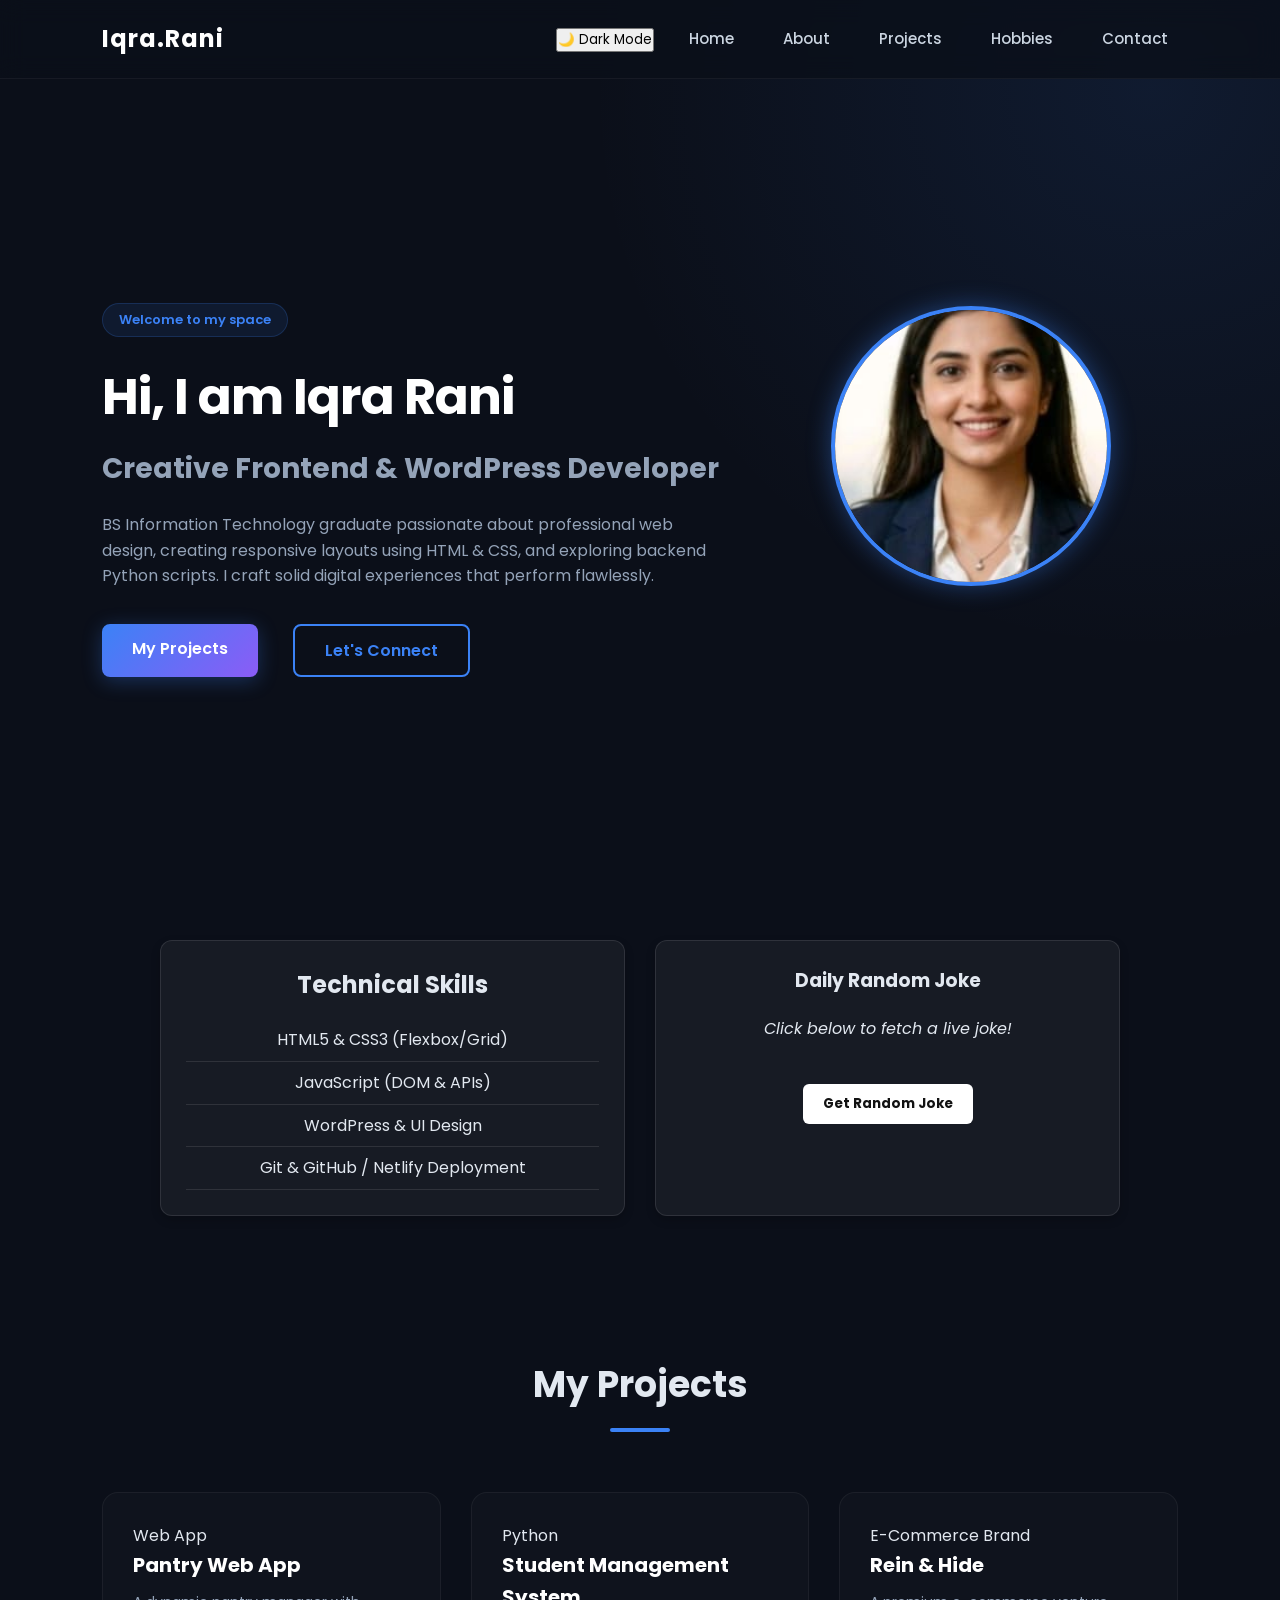
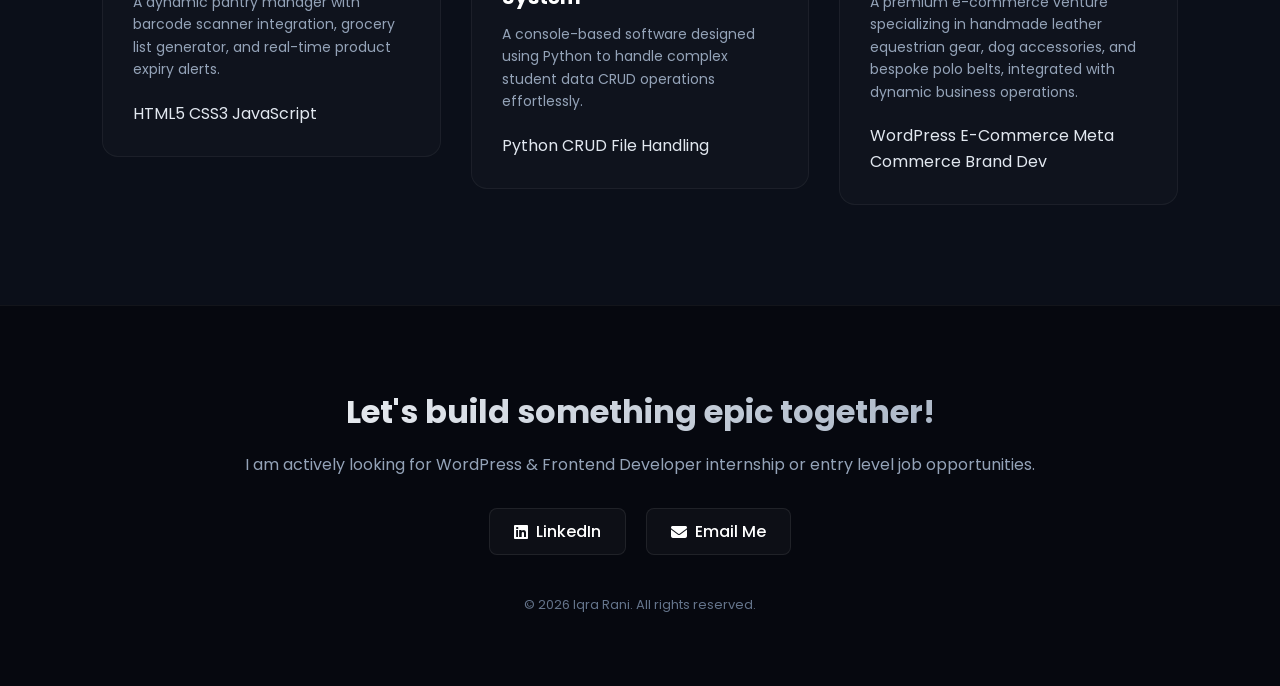
==== index.html @ 6093b445 "Add files via upload" ====
<!DOCTYPE html>
<html lang="en">
<head>
    <meta charset="UTF-8">
    <meta name="viewport" content="width=device-width, initial-scale=1.0">
    <title>Iqra Rani | Portfolio</title>
    <link href="https://fonts.googleapis.com/css2?family=Poppins:wght@300;400;500;600;700&display=swap" rel="stylesheet">
    <link rel="stylesheet" href="https://cdnjs.cloudflare.com/ajax/libs/font-awesome/6.4.0/css/all.min.css">
    <link rel="stylesheet" href="style.css">
</head>
<body>

    <header>
        <div class="logo">Iqra<span class="logo-accent">.Rani</span></div>
       <nav>
    <ul>
        <li><a href="index.html" class="active">Home</a></li>
        <li><a href="about.html">About</a></li>
        <li><a href="#projects">Projects</a></li>
        <li><a href="hobbies.html">Hobbies</a></li>
        <li><a href="contact.html">Contact</a></li>
    </ul>
    <button id="dark-mode-toggle">🌙 Dark Mode</button>
</nav>
    </header>

    <section class="hero">
        <div class="hero-container" style="display: flex; align-items: center; justify-content: space-between; width: 100%; gap: 40px; flex-wrap: wrap;">
            
            <div class="hero-content" style="flex: 1.2; min-width: 300px;">
                <span class="welcome-tag">Welcome to my space</span>
                <h1 class="main-heading">Hi, I am <span class="gradient-text">Iqra Rani</span></h1>
                <h2>Creative Frontend & WordPress Developer</h2>
                <p>BS Information Technology graduate passionate about professional web design, creating responsive layouts using HTML & CSS, and exploring backend Python scripts. I craft solid digital experiences that perform flawlessly.</p>
                <div class="hero-buttons">
                    <a href="#projects" class="btn btn-glow">My Projects</a>
                    <a href="contact.html" class="btn btn-outline">Let's Connect</a>
                </div>
            </div>

            <div class="hero-image" style="flex: 0.8; text-align: center; min-width: 280px;">
                <img src="my-pic.png.jpeg" alt="Iqra Rani" style="width: 280px; height: 280px; border-radius: 50%; border: 4px solid #3b82f6; object-fit: cover; box-shadow: 0 0 25px rgba(59, 130, 246, 0.4);">
            </div>

        </div>
    </section>

    <!-- Skills & API Widget Section -->
<section id="skills-section" class="skills-api-container">
    <div class="skills-box">
        <h2>Technical Skills</h2>
        <ul class="skills-list">
            <li>HTML5 & CSS3 (Flexbox/Grid)</li>
            <li>JavaScript (DOM & APIs)</li>
            <li>WordPress & UI Design</li>
            <li>Git & GitHub / Netlify Deployment</li>
        </ul>
    </div>
    <div class="api-box">
        <h3>Daily Random Joke</h3>
        <p id="api-data">Click below to fetch a live joke!</p>
        <button id="fetch-btn">Get Random Joke</button>
    </div>

</section>

    <section id="projects" class="projects-section">
        <h2 class="section-title">My Projects</h2>
        <div class="projects-grid">
            
            <a href="pantry-detail.html" style="text-decoration: none; color: inherit;">
                <div class="project-card">
                    <span class="category-tag">Web App</span>
                    <h3>Pantry Web App</h3>
                    <p>A dynamic pantry manager with barcode scanner integration, grocery list generator, and real-time product expiry alerts.</p>
                    <div class="tech-tags">
                        <span>HTML5</span>
                        <span>CSS3</span>
                        <span>JavaScript</span>
                    </div>
                </div>
            </a>

            <a href="student-details.html" style="text-decoration: none; color: inherit; display: block;">
                <div class="project-card">
                    <span class="category-tag">Python</span>
                    <h3>Student Management System</h3>
                    <p>A console-based software designed using Python to handle complex student data CRUD operations effortlessly.</p>
                    <div class="tech-tags">
                        <span>Python</span>
                        <span>CRUD</span>
                        <span>File Handling</span>
                    </div>
                </div>
            </a>

            <a href="brand-detail.html" style="text-decoration: none; color: inherit; display: block;">
                <div class="project-card">
                    <span class="category-tag">E-Commerce Brand</span>
                    <h3>Rein & Hide</h3>
                    <p>A premium e-commerce venture specializing in handmade leather equestrian gear, dog accessories, and bespoke polo belts, integrated with dynamic business operations.</p>
                    <div class="tech-tags">
                        <span>WordPress</span>
                        <span>E-Commerce</span>
                        <span>Meta Commerce</span>
                        <span>Brand Dev</span>
                    </div>
                </div>
            </a>

        </div>
    </section>

    <footer>
        <div class="footer-content">
            <h2>Let's build something epic together!</h2>
            <p>I am actively looking for WordPress & Frontend Developer internship or entry level job opportunities.</p>
            <div class="contact-links">
                <a href="https://linkedin.com" target="_blank" class="contact-btn"><i class="fa-brands fa-linkedin"></i> LinkedIn</a>
                <a href="mailto:iqraahmed69116@gmail.com" class="contact-btn"><i class="fa-solid fa-envelope"></i> Email Me</a>
            </div>
            <p class="copyright">&copy; 2026 Iqra Rani. All rights reserved.</p>
        </div>
    </footer>
<script src="script.js"></script>
</body>
</html>
---- style.css ----
/* --- Global Reset & Base Styles --- */
* {
    margin: 0;
    padding: 0;
    box-sizing: border-box;
    font-family: 'Poppins', sans-serif;
    scroll-behavior: smooth;
}

body {
    background-color: #0b0f19; /* Sleek dark theme */
    color: #e2e8f0;
    line-height: 1.6;
    overflow-x: hidden;
}

/* --- Navigation Bar (Glassmorphic) --- */
header {
    position: fixed;
    top: 0;
    left: 0;
    width: 100%;
    display: flex;
    justify-content: space-between;
    align-items: center;
    padding: 20px 8%;
    background: rgba(11, 15, 25, 0.8);
    backdrop-filter: blur(12px);
    -webkit-backdrop-filter: blur(12px);
    border-bottom: 1px solid rgba(255, 255, 255, 0.05);
    z-index: 1000;
}

.logo {
    font-size: 24px;
    font-weight: 700;
    color: #ffffff;
    letter-spacing: 1px;
    background: none;
}

.logo-accent {
    color: #ffffff;
    background: none;
}

nav ul {
    display: block;
    list-style: none;
    float: right;
}

nav ul li {
    display: inline-block;
    margin-left: 25px;
}

nav ul li a {
    color: #cbd5e1;
    text-decoration: none;
    font-size: 15px;
    font-weight: 500;
    transition: color 0.3s ease;
    padding: 5px 10px;
}

nav ul li a:hover {
    color: #3b82f6;
}

/* --- Hero Section --- */
.hero {
    min-height: 100vh;
    display: flex;
    align-items: center;
    padding: 0 8%;
    background: radial-gradient(circle at 90% 10%, rgba(59, 130, 246, 0.1), transparent 40%);
}

.hero-content {
    max-width: 800px;
    margin-top: 80px;
}

.welcome-tag {
    display: inline-block;
    padding: 6px 16px;
    background: rgba(59, 130, 246, 0.1);
    color: #3b82f6;
    border-radius: 50px;
    font-size: 13px;
    font-weight: 600;
    margin-bottom: 20px;
    border: 1px solid rgba(59, 130, 246, 0.2);
}

.main-heading {
    font-size: 50px;
    font-weight: 700;
    margin-bottom: 10px;
    letter-spacing: -1px;
    white-space: nowrap;
    background: none !important;
    color: #ffffff !important;
}

.main-heading span, .gradient-text {
    color: #ffffff !important;
    background: none !important;
    -webkit-background-clip: text;
    background-clip: text;
    -webkit-text-fill-color: #ffffff !important;
}

.hero h2 {
    font-size: 28px;
    color: #94a3b8;
    margin-bottom: 20px;
}

.hero p {
    font-size: 16px;
    color: #94a3b8;
    margin-bottom: 35px;
    max-width: 650px;
}

.hero-buttons {
    display: flex;
    gap: 35px;
}

/* --- Buttons --- */
.btn {
    display: inline-block;
    padding: 12px 30px;
    border-radius: 8px;
    font-weight: 600;
    text-decoration: none;
    transition: all 0.3s ease;
}

.btn-glow {
    background: linear-gradient(135deg, #3b82f6, #8b5cf6);
    color: #fff;
    box-shadow: 0 4px 20px rgba(59, 130, 246, 0.3);
}

.btn-glow:hover {
    transform: translateY(-3px);
    box-shadow: 0 8px 30px rgba(59, 130, 246, 0.5);
}

.btn-outline {
    border: 2px solid #3b82f6;
    color: #3b82f6;
}

.btn-outline:hover {
    background: #3b82f6;
    color: #fff;
    transform: translateY(-3px);
}

/* --- Section Design --- */
section {
    padding: 100px 8%;
}

.section-title {
    font-size: 36px;
    font-weight: 700;
    text-align: center;
    margin-bottom: 60px;
    position: relative;
}

.section-title::after {
    content: '';
    display: block;
    width: 60px;
    height: 4px;
    background: #3b82f6;
    margin: 15px auto 0 auto;
    border-radius: 10px;
}

/* --- About Section --- */
.about-grid {
    display: grid;
    grid-template-columns: repeat(auto-fit, minmax(300px, 1fr));
    gap: 30px;
}

.about-card {
    background: rgba(255, 255, 255, 0.02);
    border: 1px solid rgba(255, 255, 255, 0.05);
    padding: 40px 30px;
    border-radius: 16px;
    transition: all 0.3s ease;
}

.about-card:hover {
    border-color: rgba(59, 130, 246, 0.3);
    transform: translateY(-5px);
}

.about-icon {
    font-size: 32px;
    color: #3b82f6;
    margin-bottom: 20px;
}

.about-card h3 {
    font-size: 22px;
    margin-bottom: 15px;
}

.card-highlight {
    color: #a855f7;
    font-weight: 600;
    margin-bottom: 10px;
}

.certifications-list {
    list-style: none;
}

.certifications-list li {
    margin-bottom: 10px;
    font-size: 14px;
    display: flex;
    align-items: center;
    gap: 10px;
}

.certifications-list li i {
    color: #10b981;
}

/* --- Skills Section --- */
.skills-container {
    display: flex;
    flex-wrap: wrap;
    justify-content: center;
    gap: 15px;
    max-width: 800px;
    margin: 0 auto;
}

.skill-pill {
    background: rgba(255, 255, 255, 0.03);
    border: 1px solid rgba(255, 255, 255, 0.08);
    padding: 12px 24px;
    border-radius: 50px;
    font-size: 15px;
    font-weight: 500;
    display: flex;
    align-items: center;
    gap: 10px;
    transition: all 0.3s ease;
}

.skill-pill i {
    font-size: 18px;
    color: #3b82f6;
}

.skill-pill:hover {
    background: rgba(59, 130, 246, 0.1);
    border-color: #3b82f6;
    transform: scale(1.05);
}

/* --- Projects Section --- */
.projects-grid {
    display: grid;
    grid-template-columns: repeat(auto-fit, minmax(320px, 1fr));
    gap: 30px;
}

.project-card {
    background: rgba(255, 255, 255, 0.02);
    border: 1px solid rgba(255, 255, 255, 0.05);
    border-radius: 16px;
    padding: 30px;
    transition: all 0.3s ease;
    display: flex;
    flex-direction: column;
    justify-content: space-between;
}

.project-card:hover {
    transform: translateY(-8px);
    border-color: rgba(139, 92, 246, 0.3);
    box-shadow: 0 10px 30px rgba(139, 92, 246, 0.1);
}

.project-header {
    display: flex;
    justify-content: space-between;
    align-items: center;
    margin-bottom: 20px;
}

.project-header i {
    font-size: 28px;
    color: #8b5cf6;
}

.project-category {
    font-size: 12px;
    background: rgba(139, 92, 246, 0.1);
    color: #a855f7;
    padding: 4px 12px;
    border-radius: 50px;
    font-weight: 600;
}

.project-card h3 {
    font-size: 20px;
    margin-bottom: 10px;
    color: #fff;
}

.project-card p {
    font-size: 14px;
    color: #94a3b8;
    margin-bottom: 20px;
    flex-grow: 1;
}

.project-tags {
    display: flex;
    flex-wrap: wrap;
    gap: 8px;
}

.project-tags span {
    font-size: 11px;
    background: rgba(255, 255, 255, 0.05);
    color: #cbd5e1;
    padding: 4px 10px;
    border-radius: 4px;
}

/* --- Footer / Contact --- */
footer {
    background: #06080f;
    padding: 80px 8% 40px 8%;
    border-top: 1px solid rgba(255, 255, 255, 0.05);
    text-align: center;
}

.footer-content h2 {
    font-size: 32px;
    margin-bottom: 15px;
    background: linear-gradient(135deg, #fff, #94a3b8);
    -webkit-background-clip: text;
    background-clip: text;
    -webkit-text-fill-color: transparent;
}

.footer-content p {
    color: #94a3b8;
    margin-bottom: 30px;
}

.contact-links {
    display: flex;
    justify-content: center;
    gap: 20px;
    margin-bottom: 40px;
}

.contact-btn {
    display: flex;
    align-items: center;
    gap: 8px;
    padding: 10px 24px;
    background: rgba(255, 255, 255, 0.03);
    border: 1px solid rgba(255, 255, 255, 0.08);
    border-radius: 8px;
    color: #fff;
    text-decoration: none;
    font-weight: 500;
    transition: all 0.3s ease;
}

.contact-btn:hover {
    background: #fff;
    color: #0b0f19;
    transform: translateY(-3px);
}

.copyright {
    font-size: 13px;
    color: #64748b !important;
}

/* --- Responsive Design --- */
@media (max-width: 768px) {
    header {
        padding: 20px 5%;
    }
    nav {
        display: none; /* simple hidden nav for mobile */
    }
    .hero h1 {
        font-size: 40px;
    }
    .hero h2 {
        font-size: 22px;
    }
    section {
        padding: 80px 5%;
    }
}
/* Mobile Screens (Default Styles & Small Screens) */
@media screen and (max-width: 768px) {
    header {
        flex-direction: column;
        gap: 15px;
        text-align: center;
    }

    nav ul {
        flex-wrap: wrap;
        justify-content: center;
        gap: 10px;
    }

    .hero-container {
        flex-direction: column-reverse;
        text-align: center;
    }

    .hero-content, .hero-image {
        width: 100%;
        min-width: 100% !important;
    }

    .hero-buttons {
        justify-content: center;
    }
}
/* Dark Mode Styling */
body.dark-mode {
    background-color: #121212 !important;
    color: #ffffff !important;
}

body.dark-mode nav, 
body.dark-mode section, 
body.dark-mode div {
    background-color: #1e1e1e;
    color: #ffffff;
}
/* Skills & API Side-by-Side Layout */
.skills-api-container {
    display: flex;
    justify-content: space-between;
    align-items: stretch;
    gap: 30px;
    max-width: 1000px;
    margin: 40px auto;
    padding: 0 20px;
}

.skills-box, .api-box {
    flex: 1;
    background: rgba(255, 255, 255, 0.05); /* Soft background for dark mode */
    padding: 25px;
    border-radius: 12px;
    border: 1px solid rgba(255, 255, 255, 0.1);
    box-shadow: 0 4px 10px rgba(0, 0, 0, 0.2);
    text-align: center;
}

.skills-list {
    list-style: none;
    padding: 0;
    margin-top: 15px;
}

.skills-list li {
    padding: 8px 0;
    border-bottom: 1px solid rgba(255, 255, 255, 0.1);
}

#api-data {
    margin: 20px 0;
    font-style: italic;
    min-height: 48px; /* Holds height so layout doesn't jump */
}

#fetch-btn {
    padding: 10px 20px;
    border: none;
    border-radius: 6px;
    background-color: #ffffff;
    color: #121212;
    font-weight: bold;
    cursor: pointer;
    transition: transform 0.2s, background-color 0.2s;
}

#fetch-btn:hover {
    transform: scale(1.05);
    background-color: #e0e0e0;
}

/* Mobile Responsive */
@media (max-width: 768px) {
    .skills-api-container {
        flex-direction: column;
    }
}
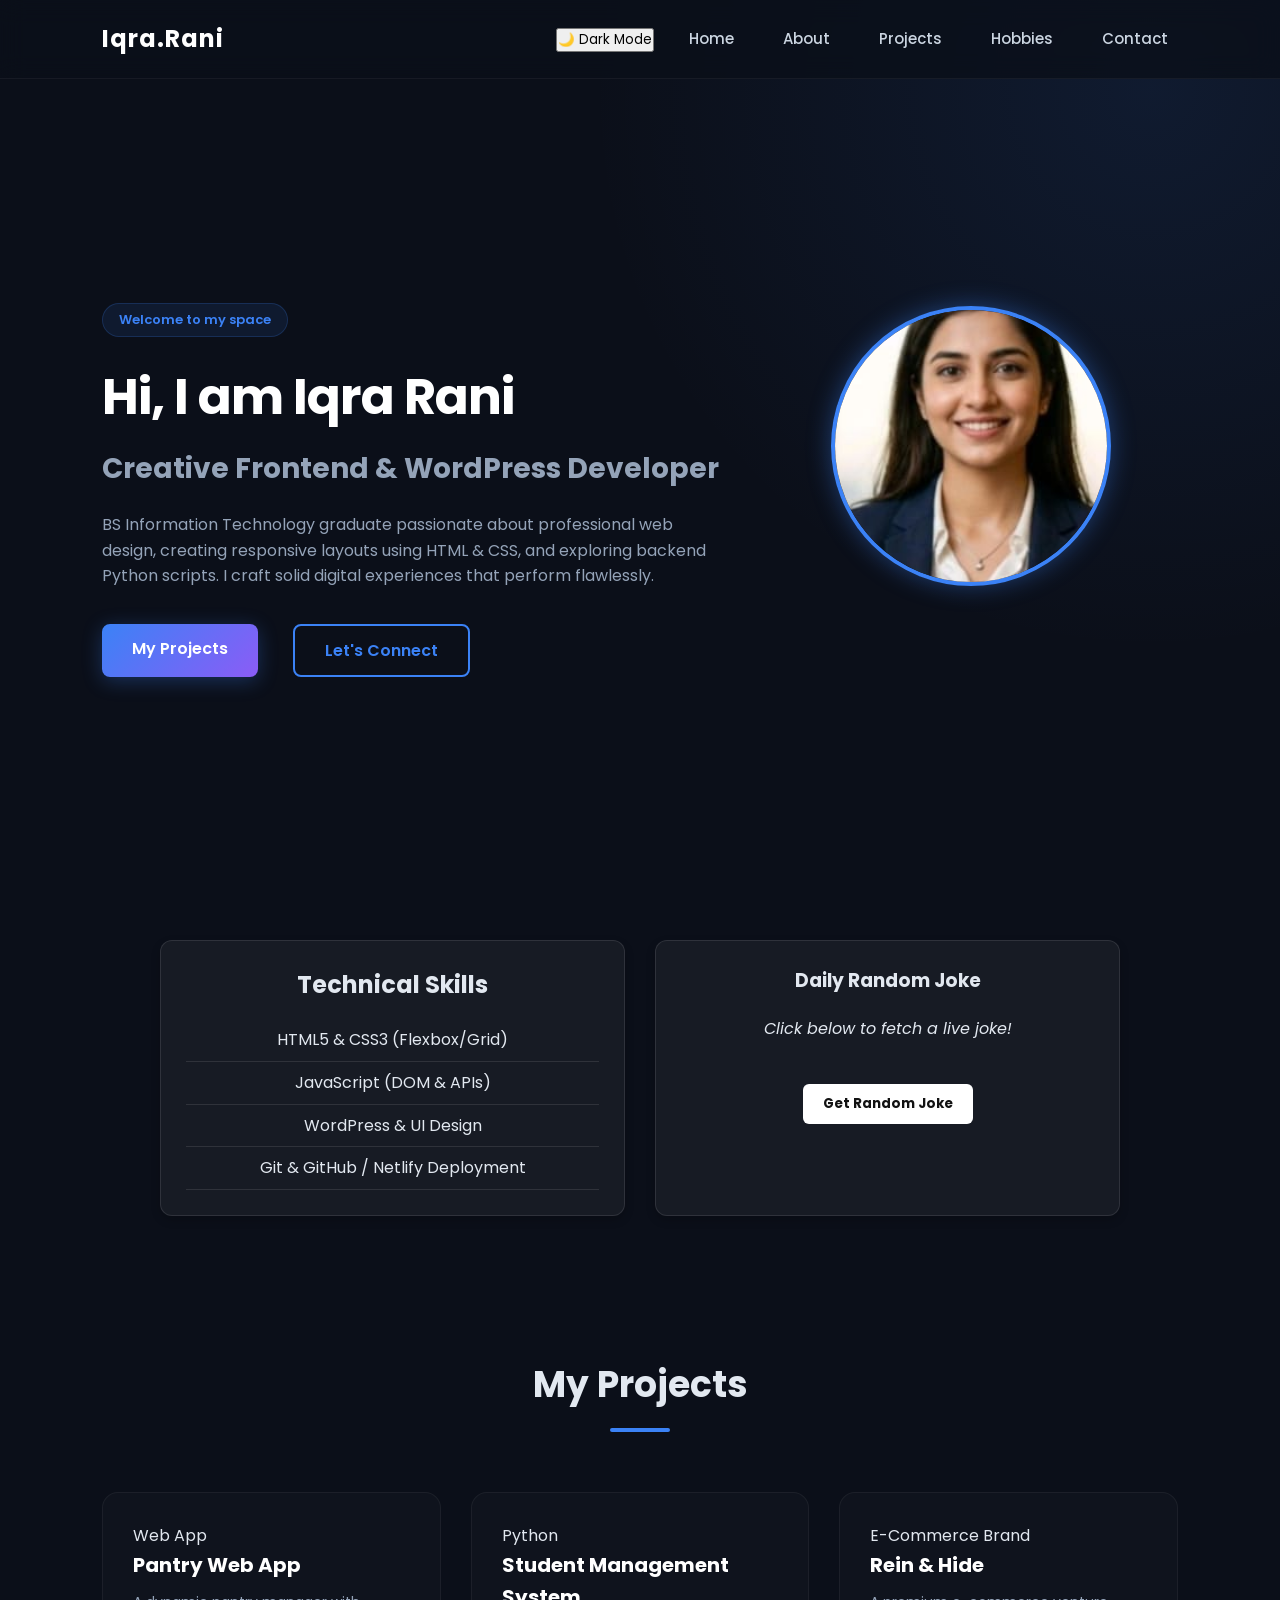
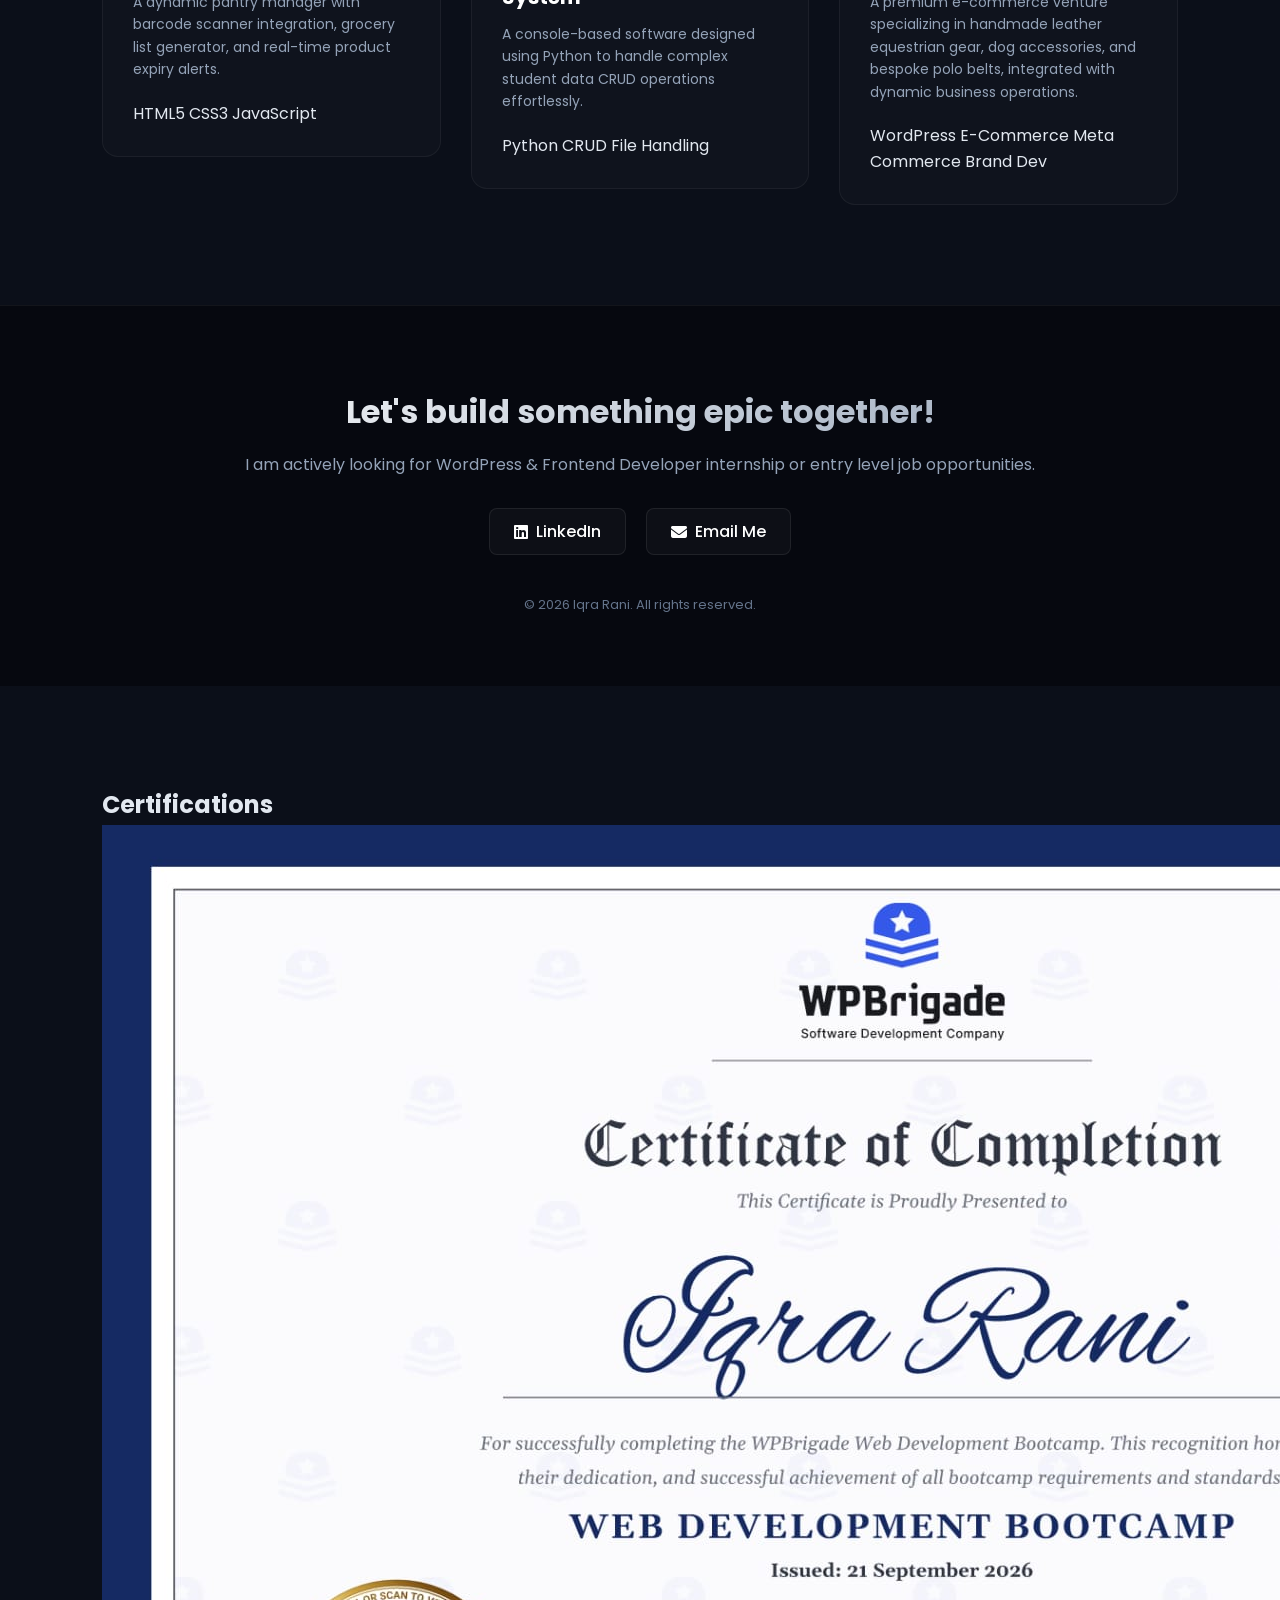
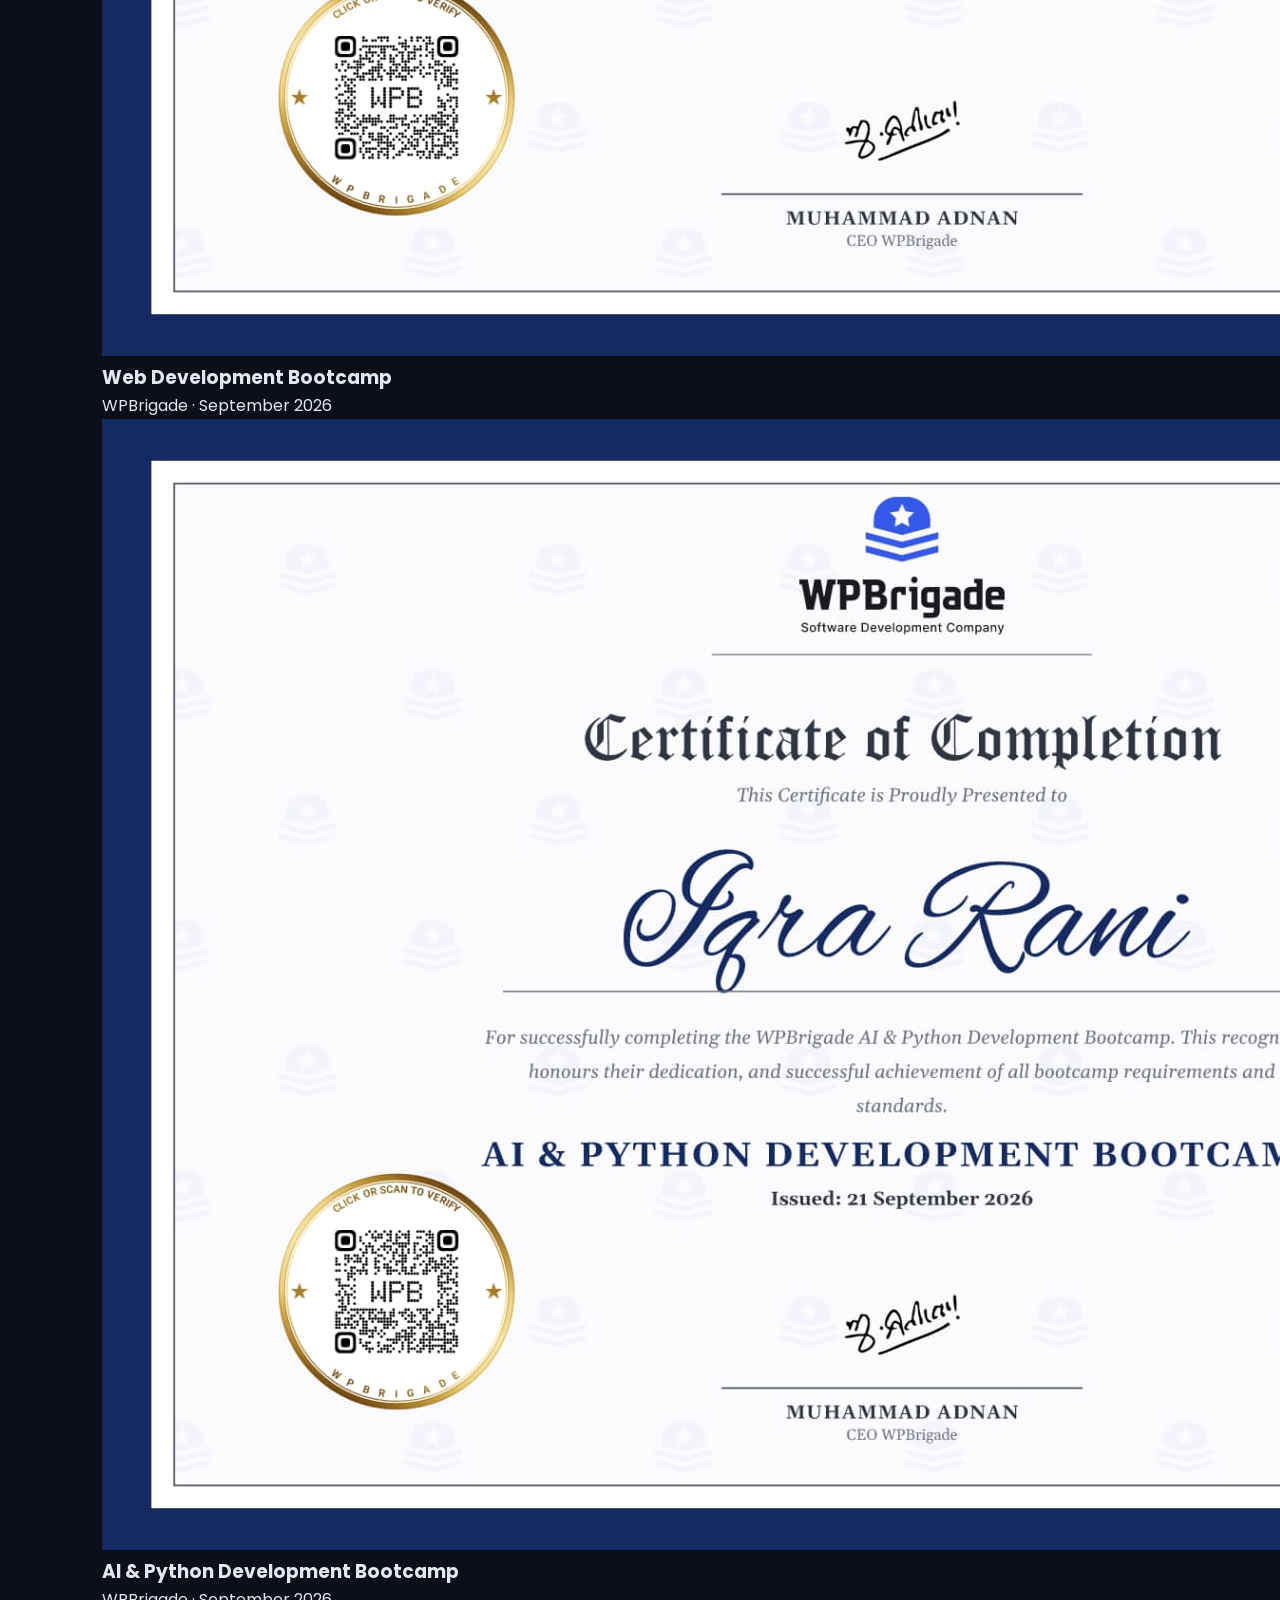
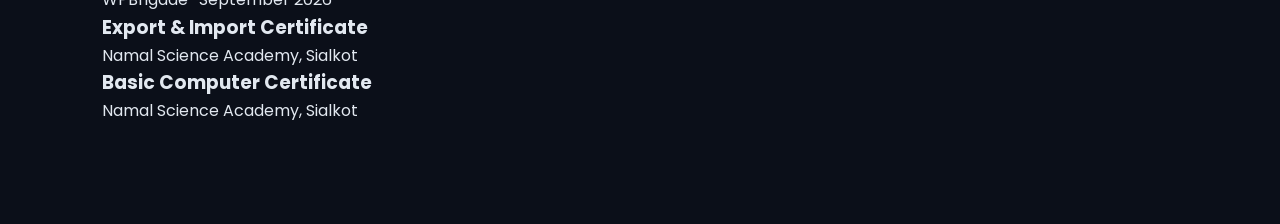
==== commit 6227a8d4: "Update index.html" ====
--- a/index.html
+++ b/index.html
@@ -122,6 +122,28 @@
             <p class="copyright">&copy; 2026 Iqra Rani. All rights reserved.</p>
         </div>
     </footer>
-<script src="script.js"></script>
+<script src="script.js"></script><section id="certifications" class="certifications">
+  <h2>Certifications</h2>
+  <div class="cert-grid">
+    <div class="cert-card">
+      <img src="web-bootcamp.jpeg" alt="WPBrigade Web Development Bootcamp certificate">
+      <h3>Web Development Bootcamp</h3>
+      <p>WPBrigade · September 2026</p>
+    </div>
+    <div class="cert-card">
+      <img src="ai-phython-bootcamp.jpeg" alt="WPBrigade AI and Python Development Bootcamp certificate">
+      <h3>AI &amp; Python Development Bootcamp</h3>
+      <p>WPBrigade · September 2026</p>
+    </div>
+    <div class="cert-card">
+      <h3>Export &amp; Import Certificate</h3>
+      <p>Namal Science Academy, Sialkot</p>
+    </div>
+    <div class="cert-card">
+      <h3>Basic Computer Certificate</h3>
+      <p>Namal Science Academy, Sialkot</p>
+    </div>
+  </div>
+</section>
 </body>
-</html>+</html>
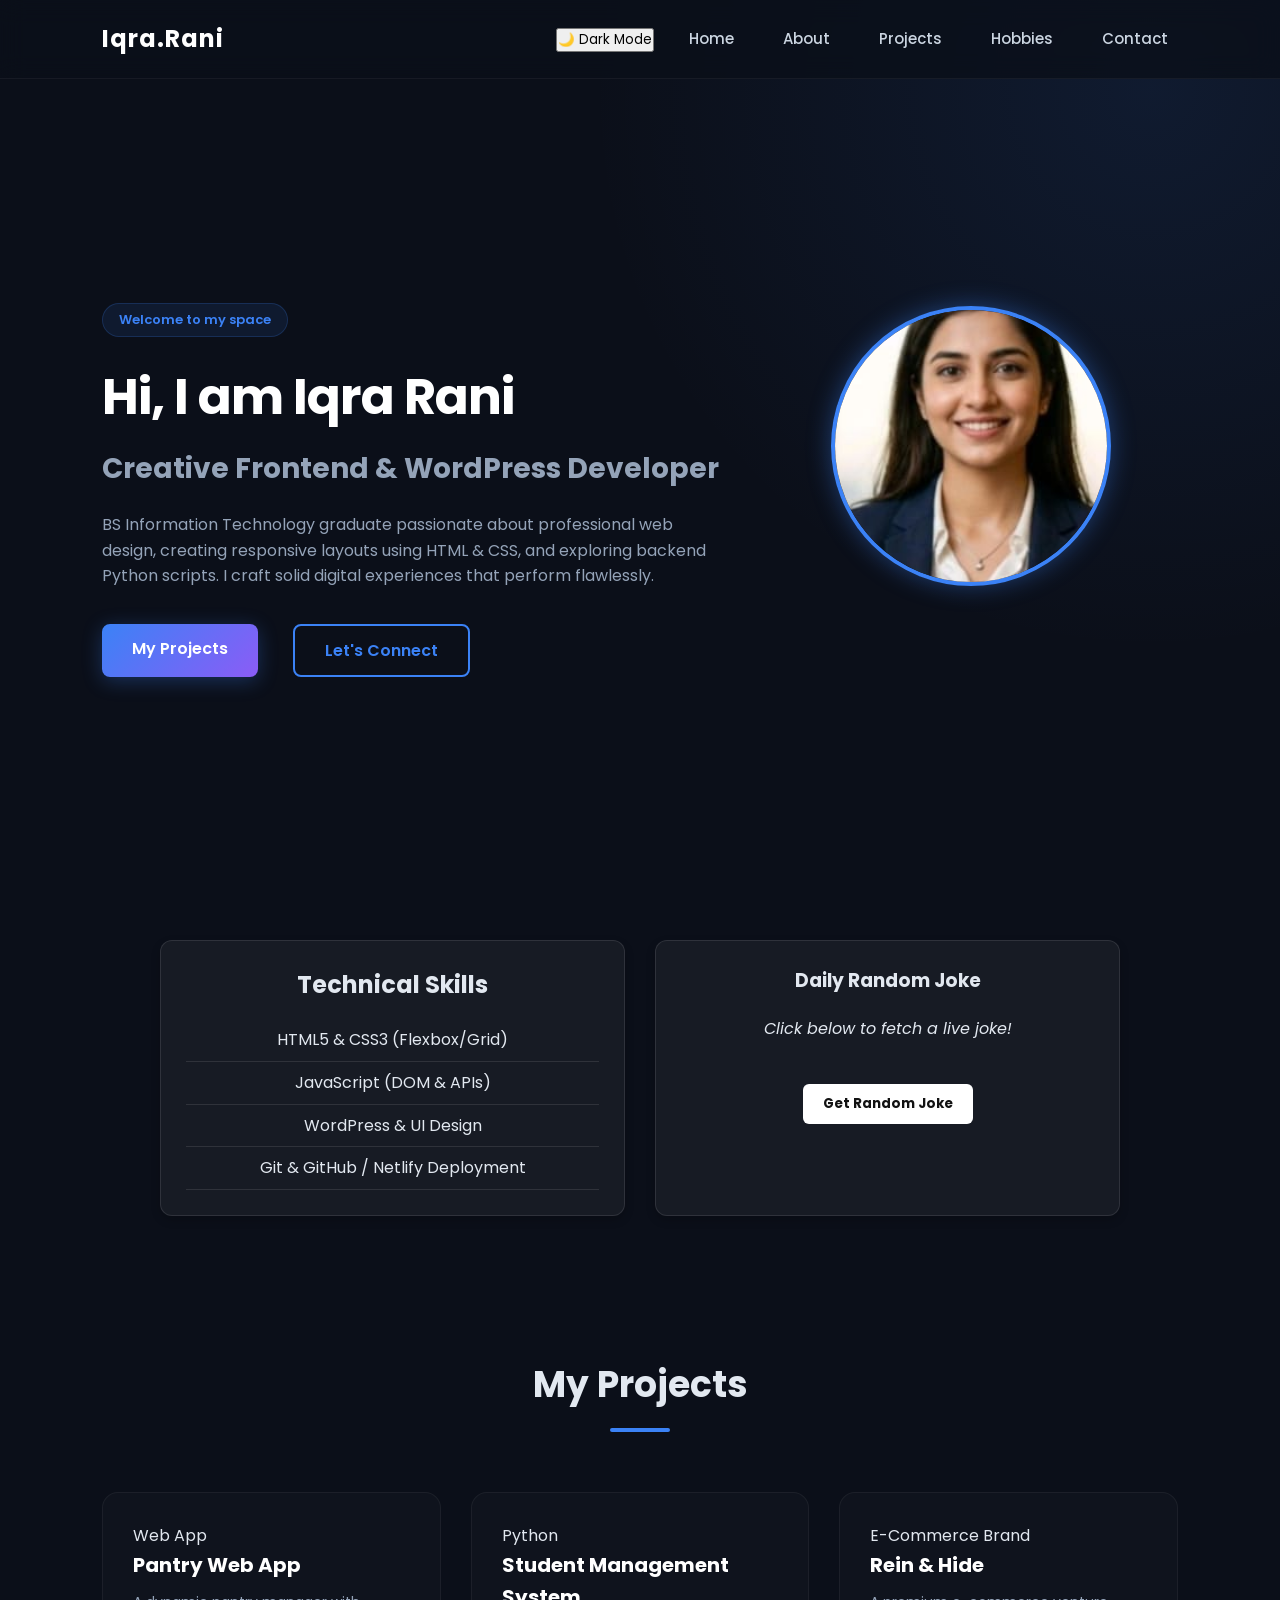
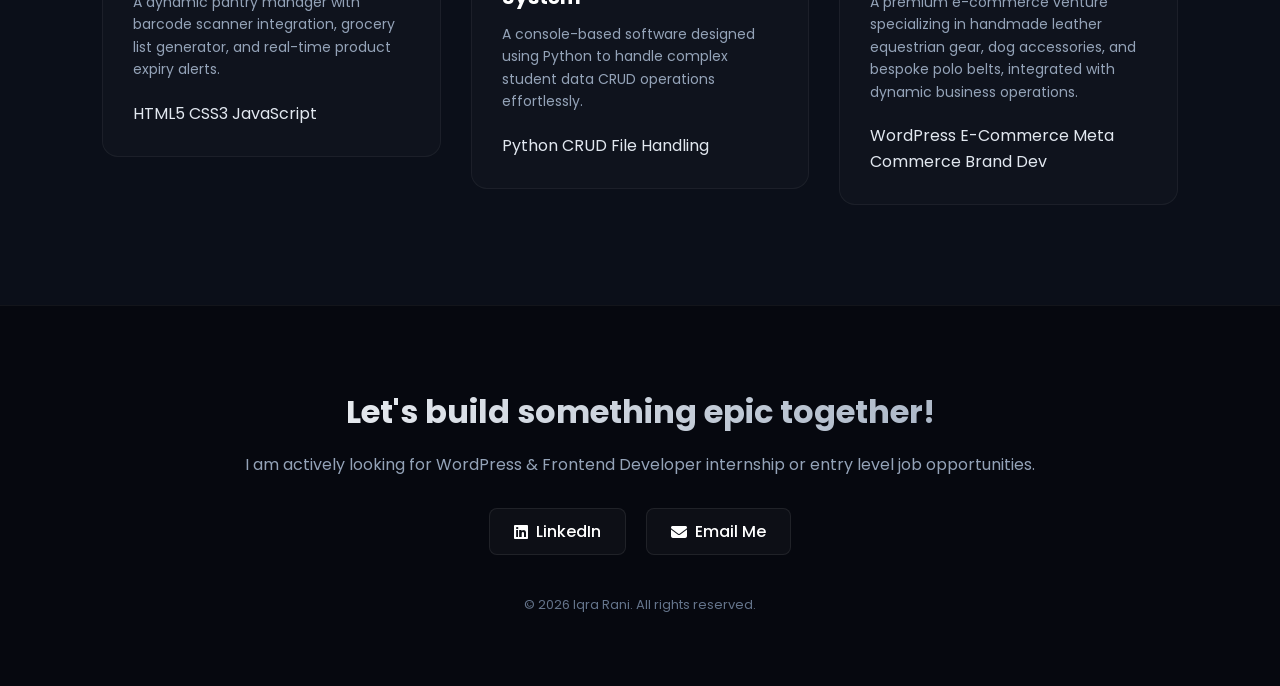
==== commit ec487792: "Update index.html" ====
--- a/index.html
+++ b/index.html
@@ -122,28 +122,6 @@
             <p class="copyright">&copy; 2026 Iqra Rani. All rights reserved.</p>
         </div>
     </footer>
-<script src="script.js"></script><section id="certifications" class="certifications">
-  <h2>Certifications</h2>
-  <div class="cert-grid">
-    <div class="cert-card">
-      <img src="web-bootcamp.jpeg" alt="WPBrigade Web Development Bootcamp certificate">
-      <h3>Web Development Bootcamp</h3>
-      <p>WPBrigade · September 2026</p>
-    </div>
-    <div class="cert-card">
-      <img src="ai-phython-bootcamp.jpeg" alt="WPBrigade AI and Python Development Bootcamp certificate">
-      <h3>AI &amp; Python Development Bootcamp</h3>
-      <p>WPBrigade · September 2026</p>
-    </div>
-    <div class="cert-card">
-      <h3>Export &amp; Import Certificate</h3>
-      <p>Namal Science Academy, Sialkot</p>
-    </div>
-    <div class="cert-card">
-      <h3>Basic Computer Certificate</h3>
-      <p>Namal Science Academy, Sialkot</p>
-    </div>
-  </div>
-</section>
+
 </body>
 </html>
